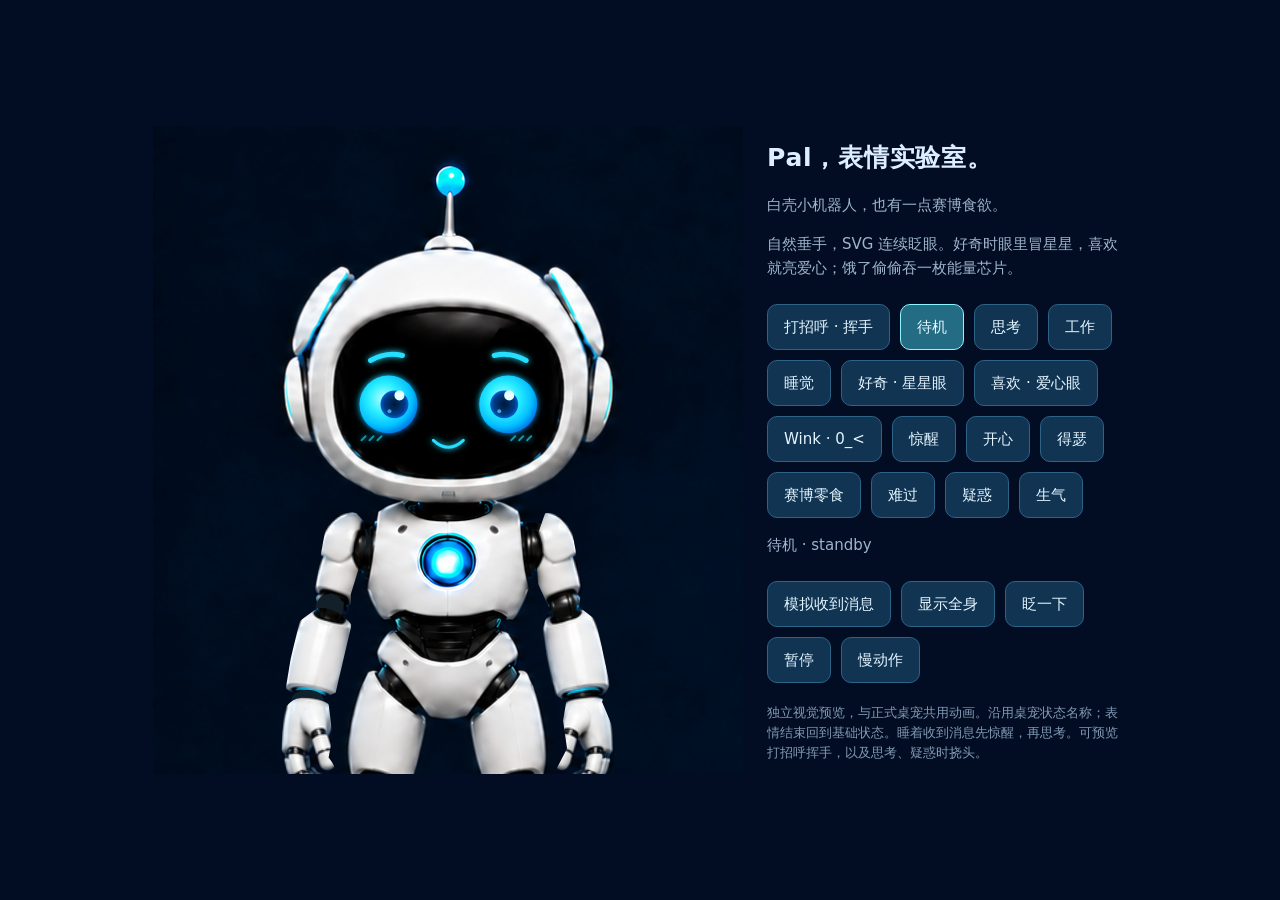
==== client/previews/pal-blink/index.html @ 2f088558 "Make layered raster Pal the default avatar and refine wake transitions" ====
<!doctype html>
<html lang="zh-CN"><meta charset="utf-8"><meta name="viewport" content="width=device-width,initial-scale=1">
<title>Pal · 表情实验室</title>
<style>
*{box-sizing:border-box}body{margin:0;background:#020d23;color:#dceeff;font:15px/1.6 system-ui,sans-serif;min-height:100vh;display:grid;grid-template-columns:minmax(280px,590px) minmax(240px,360px);align-items:center;justify-content:center;gap:24px;padding:20px}.stage{width:100%;aspect-ratio:591.333/887;position:relative;overflow:hidden}.robot{position:absolute;inset:0;transform-origin:50% 95%;animation:breathe 4.8s ease-in-out infinite}.base{position:absolute;inset:0;background:url(body-plate.png?v=9) left center/100% 100% no-repeat}.eye-overlay{position:absolute;inset:0;width:100%;height:100%;pointer-events:none}.pupil{transition:transform 140ms ease-out}.paused .pupil{transition:none}.paused .robot{animation-play-state:paused}@keyframes breathe{0%,100%{transform:scaleY(1)}50%{transform:scaleY(1.004)}}h1{font-size:25px;letter-spacing:.03em;margin:0 0 10px}p{color:#9eb5cd}small{display:block;color:#8199b3;margin-top:20px}.controls{display:flex;flex-wrap:wrap;gap:10px;margin-top:24px}button{background:#113453;color:#e4f5ff;border:1px solid #2c6386;border-radius:10px;padding:10px 16px;font:inherit;cursor:pointer}button[aria-pressed="true"]{background:#246b84;border-color:#8af6ff}button:hover{background:#195174}button:focus-visible{outline:2px solid #66dbff;outline-offset:3px}@media(max-width:650px){body{grid-template-columns:minmax(0,440px);gap:0;padding:12px}.stage{max-height:70vh;width:auto;margin:auto;aspect-ratio:591.333/887}section{text-align:center}.controls{justify-content:center}}@media(prefers-reduced-motion:reduce){.robot{animation:none}}
/* Crop the presentation, keeping the full-resolution full-body asset intact. */
.stage{aspect-ratio:591.333/650}.robot{inset:0 0 auto;height:auto;aspect-ratio:591.333/887}
body.full-body .stage{aspect-ratio:591.333/887}
@media(max-width:650px){.stage{width:100%;max-height:none;aspect-ratio:591.333/650}body.full-body .stage{aspect-ratio:591.333/887}}
.arm-overlay{position:absolute;inset:0;width:100%;height:100%;pointer-events:none}
</style>
<div class="stage" role="img" aria-label="白色机器人 Pal 表情预览"><div class="robot"></div></div>
<section><h1>Pal，表情实验室。</h1><p>白壳小机器人，也有一点赛博食欲。</p><p>自然垂手，SVG 连续眨眼。好奇时眼里冒星星，喜欢就亮爱心；饿了偷偷吞一枚能量芯片。</p><div id="expressions" class="controls"></div><p id="state-label" aria-live="polite"></p><div class="controls"><button id="message">模拟收到消息</button><button id="framing" aria-pressed="false">显示全身</button><button id="blink">眨一下</button><button id="pause" aria-pressed="false">暂停</button><button id="slow" aria-pressed="false">慢动作</button></div><small>独立视觉预览，与正式桌宠共用动画。沿用桌宠状态名称；表情结束回到基础状态。睡着收到消息先惊醒，再思考。可预览打招呼挥手，以及思考、疑惑时挠头。</small></section>
<script type="module" src="eyes.js?v=11"></script></html>
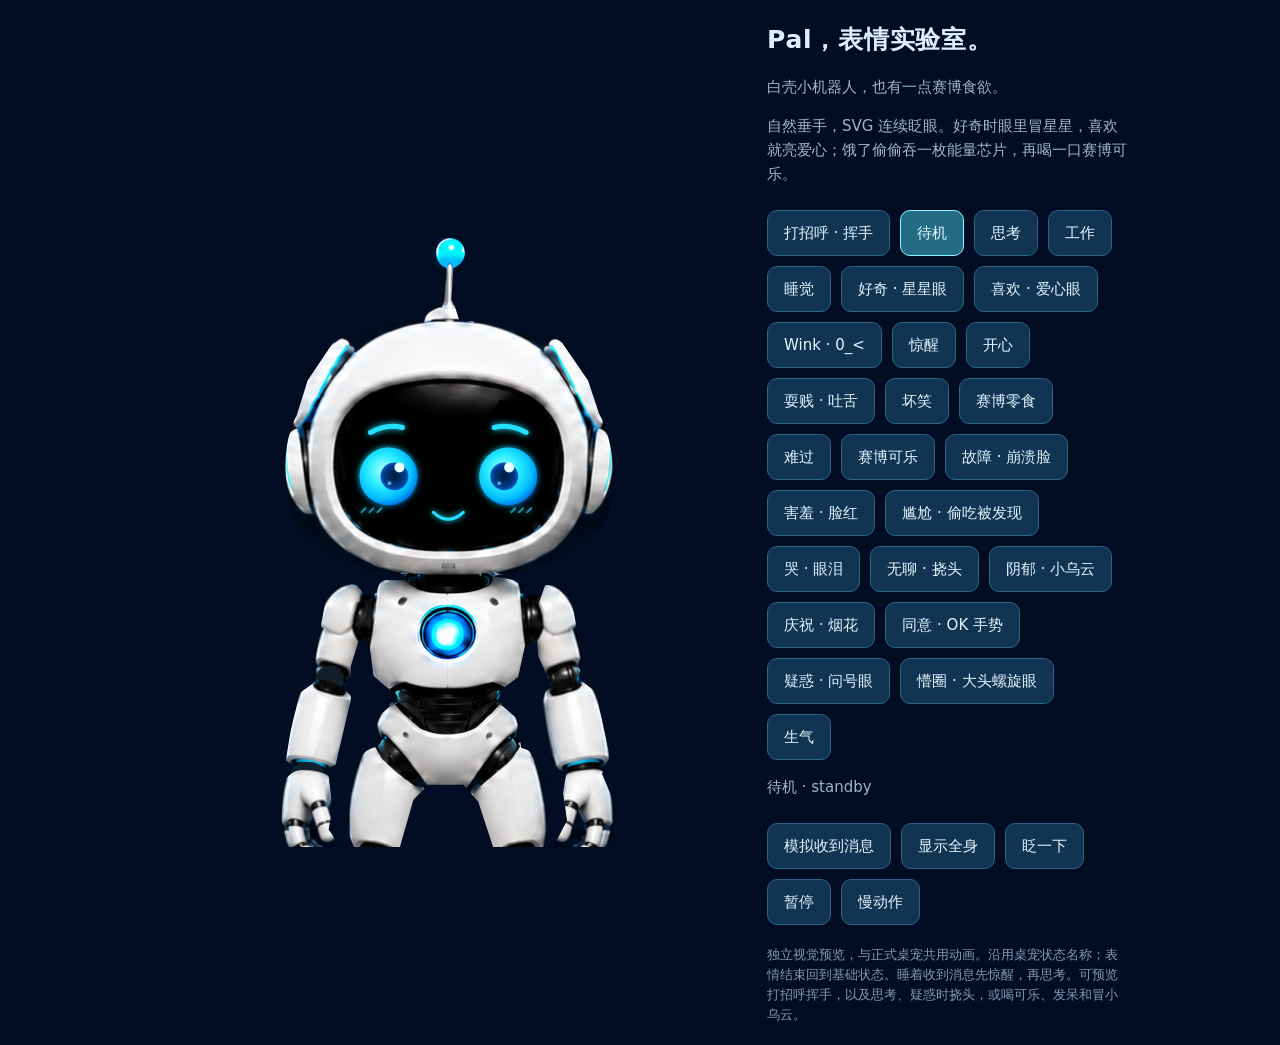
==== commit 9c276148: "Display Core events and improve raster avatar reactions" ====
--- a/client/previews/pal-blink/index.html
+++ b/client/previews/pal-blink/index.html
@@ -2,7 +2,7 @@
 <html lang="zh-CN"><meta charset="utf-8"><meta name="viewport" content="width=device-width,initial-scale=1">
 <title>Pal · 表情实验室</title>
 <style>
-*{box-sizing:border-box}body{margin:0;background:#020d23;color:#dceeff;font:15px/1.6 system-ui,sans-serif;min-height:100vh;display:grid;grid-template-columns:minmax(280px,590px) minmax(240px,360px);align-items:center;justify-content:center;gap:24px;padding:20px}.stage{width:100%;aspect-ratio:591.333/887;position:relative;overflow:hidden}.robot{position:absolute;inset:0;transform-origin:50% 95%;animation:breathe 4.8s ease-in-out infinite}.base{position:absolute;inset:0;background:url(body-plate.png?v=9) left center/100% 100% no-repeat}.eye-overlay{position:absolute;inset:0;width:100%;height:100%;pointer-events:none}.pupil{transition:transform 140ms ease-out}.paused .pupil{transition:none}.paused .robot{animation-play-state:paused}@keyframes breathe{0%,100%{transform:scaleY(1)}50%{transform:scaleY(1.004)}}h1{font-size:25px;letter-spacing:.03em;margin:0 0 10px}p{color:#9eb5cd}small{display:block;color:#8199b3;margin-top:20px}.controls{display:flex;flex-wrap:wrap;gap:10px;margin-top:24px}button{background:#113453;color:#e4f5ff;border:1px solid #2c6386;border-radius:10px;padding:10px 16px;font:inherit;cursor:pointer}button[aria-pressed="true"]{background:#246b84;border-color:#8af6ff}button:hover{background:#195174}button:focus-visible{outline:2px solid #66dbff;outline-offset:3px}@media(max-width:650px){body{grid-template-columns:minmax(0,440px);gap:0;padding:12px}.stage{max-height:70vh;width:auto;margin:auto;aspect-ratio:591.333/887}section{text-align:center}.controls{justify-content:center}}@media(prefers-reduced-motion:reduce){.robot{animation:none}}
+*{box-sizing:border-box}body{margin:0;background:#020d23;color:#dceeff;font:15px/1.6 system-ui,sans-serif;min-height:100vh;display:grid;grid-template-columns:minmax(280px,590px) minmax(240px,360px);align-items:center;justify-content:center;gap:24px;padding:20px}.stage{width:100%;aspect-ratio:591.333/887;position:relative;overflow:hidden}.robot{position:absolute;inset:0;transform-origin:50% 95%;animation:breathe 4.8s ease-in-out infinite}.base{position:absolute;inset:0;width:100%;height:100%}.eye-overlay{position:absolute;inset:0;width:100%;height:100%;pointer-events:none}.pupil{transition:transform 140ms ease-out}.paused .pupil{transition:none}.paused .robot{animation-play-state:paused}@keyframes breathe{0%,100%{transform:scaleY(1)}50%{transform:scaleY(1.004)}}h1{font-size:25px;letter-spacing:.03em;margin:0 0 10px}p{color:#9eb5cd}small{display:block;color:#8199b3;margin-top:20px}.controls{display:flex;flex-wrap:wrap;gap:10px;margin-top:24px}button{background:#113453;color:#e4f5ff;border:1px solid #2c6386;border-radius:10px;padding:10px 16px;font:inherit;cursor:pointer}button[aria-pressed="true"]{background:#246b84;border-color:#8af6ff}button:hover{background:#195174}button:focus-visible{outline:2px solid #66dbff;outline-offset:3px}@media(max-width:650px){body{grid-template-columns:minmax(0,440px);gap:0;padding:12px}.stage{max-height:70vh;width:auto;margin:auto;aspect-ratio:591.333/887}section{text-align:center}.controls{justify-content:center}}@media(prefers-reduced-motion:reduce){.robot{animation:none}}
 /* Crop the presentation, keeping the full-resolution full-body asset intact. */
 .stage{aspect-ratio:591.333/650}.robot{inset:0 0 auto;height:auto;aspect-ratio:591.333/887}
 body.full-body .stage{aspect-ratio:591.333/887}
@@ -10,5 +10,5 @@
 .arm-overlay{position:absolute;inset:0;width:100%;height:100%;pointer-events:none}
 </style>
 <div class="stage" role="img" aria-label="白色机器人 Pal 表情预览"><div class="robot"></div></div>
-<section><h1>Pal，表情实验室。</h1><p>白壳小机器人，也有一点赛博食欲。</p><p>自然垂手，SVG 连续眨眼。好奇时眼里冒星星，喜欢就亮爱心；饿了偷偷吞一枚能量芯片。</p><div id="expressions" class="controls"></div><p id="state-label" aria-live="polite"></p><div class="controls"><button id="message">模拟收到消息</button><button id="framing" aria-pressed="false">显示全身</button><button id="blink">眨一下</button><button id="pause" aria-pressed="false">暂停</button><button id="slow" aria-pressed="false">慢动作</button></div><small>独立视觉预览，与正式桌宠共用动画。沿用桌宠状态名称；表情结束回到基础状态。睡着收到消息先惊醒，再思考。可预览打招呼挥手，以及思考、疑惑时挠头。</small></section>
+<section><h1>Pal，表情实验室。</h1><p>白壳小机器人，也有一点赛博食欲。</p><p>自然垂手，SVG 连续眨眼。好奇时眼里冒星星，喜欢就亮爱心；饿了偷偷吞一枚能量芯片，再喝一口赛博可乐。</p><div id="expressions" class="controls"></div><p id="state-label" aria-live="polite"></p><div class="controls"><button id="message">模拟收到消息</button><button id="framing" aria-pressed="false">显示全身</button><button id="blink">眨一下</button><button id="pause" aria-pressed="false">暂停</button><button id="slow" aria-pressed="false">慢动作</button></div><small>独立视觉预览，与正式桌宠共用动画。沿用桌宠状态名称；表情结束回到基础状态。睡着收到消息先惊醒，再思考。可预览打招呼挥手，以及思考、疑惑时挠头，或喝可乐、发呆和冒小乌云。</small></section>
 <script type="module" src="eyes.js?v=11"></script></html>
